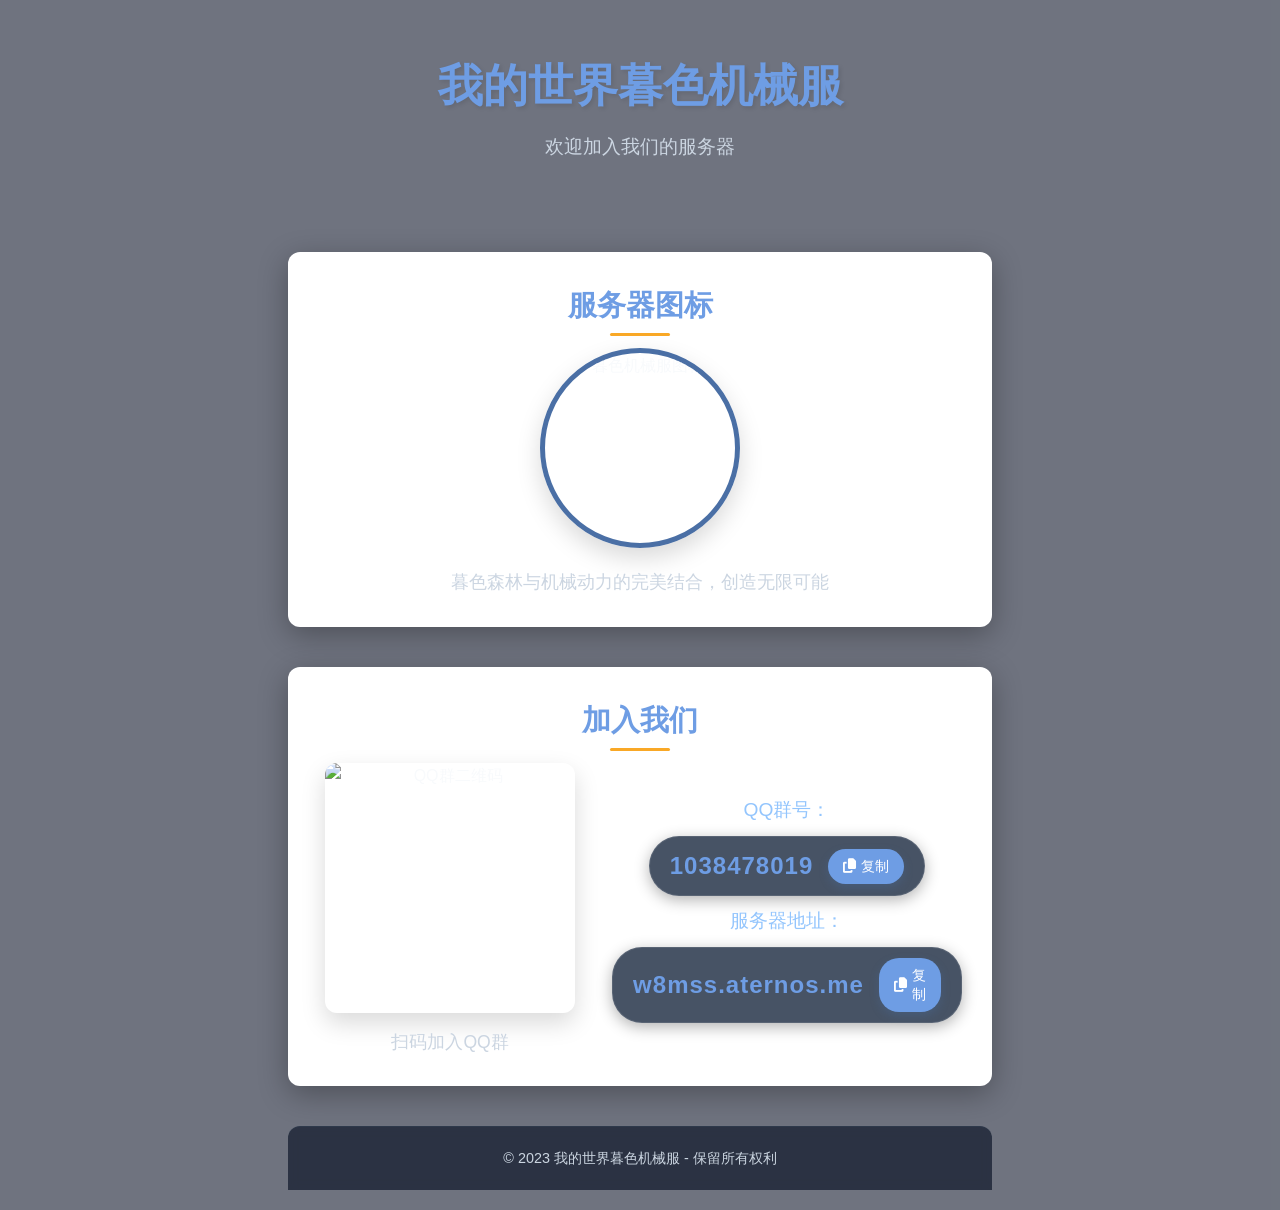
==== index.html @ eea750ba "Add files via upload" ====
<!DOCTYPE html>
<html lang="zh-CN">
<head>
    <meta charset="UTF-8">
    <meta name="viewport" content="width=device-width, initial-scale=1.0">
    <title>我的世界暮色机械服</title>
    <link rel="stylesheet" href="style.css">
    <link rel="stylesheet" href="https://cdnjs.cloudflare.com/ajax/libs/font-awesome/6.4.0/css/all.min.css">
</head>
<body>
    <div class="container">
        <!-- 顶部标题区 -->
        <header class="header">
            <h1>我的世界暮色机械服</h1>
            <p class="subtitle">欢迎加入我们的服务器</p>
        </header>

        <!-- 服务器信息展示区 -->
        <main class="main-content">
            <!-- 服务器图标展示模块 -->
            <section class="server-icon-section">
                <h2>服务器图标</h2>
                <div class="icon-container">
                    <img src="https://p11-flow-imagex-download-sign.byteimg.com/tos-cn-i-a9rns2rl98/18adde2f3cb043aea5f0801815e520de.png~tplv-a9rns2rl98-24:720:720.png?lk3s=8e244e95&rcl=20260524185445365DA87D31956AD88079&rrcfp=8a172a1a&x-expires=1780224886&x-signature=0cfqxCLQF0es6TGP8Q4Pl2%2Brr2M%3D" alt="暮色机械服图标" class="server-icon">
                </div>
                <p class="server-description">暮色森林与机械动力的完美结合，创造无限可能</p>
            </section>

            <!-- QQ群信息展示模块 -->
            <section class="qq-group-section">
                <h2>加入我们</h2>
                <div class="qq-container">
                    <div class="qrcode-container">
                        <img src="https://p3-flow-imagex-download-sign.byteimg.com/tos-cn-i-a9rns2rl98/71eefa6b3bc04422b2c396f53bb40c10.jpg~tplv-a9rns2rl98-24:720:720.png?lk3s=8e244e95&rcl=20260524185445365DA87D31956AD88079&rrcfp=8a172a1a&x-expires=1780224886&x-signature=CQX360QLyuPV4eU106fOUfxo3tM%3D" alt="QQ群二维码" class="qrcode">
                        <p class="qrcode-hint">扫码加入QQ群</p>
                    </div>
                    <div class="group-info">
                        <p class="group-label">QQ群号：</p>
                        <div class="group-number-container">
                            <span class="group-number" id="groupNumber">1038478019</span>
                            <button class="copy-button" id="copyButton" aria-label="复制QQ群号">
                                <i class="fas fa-copy"></i>
                                <span class="copy-text">复制</span>
                            </button>
                        </div>
                        <p class="group-label mt-4">服务器地址：</p>
                        <div class="group-number-container">
                            <span class="group-number" id="serverAddress">w8mss.aternos.me</span>
                            <button class="copy-button" id="copyAddressButton" aria-label="复制服务器地址">
                                <i class="fas fa-copy"></i>
                                <span class="copy-text">复制</span>
                            </button>
                        </div>
                    </div>
                </div>
            </section>
        </main>

        <!-- 底部说明区 -->
        <footer class="footer">
            <p>© 2023 我的世界暮色机械服 - 保留所有权利</p>
        </footer>
    </div>

    <!-- 复制成功提示 -->
    <div class="toast" id="toast">
        <i class="fas fa-check-circle"></i>
        <span>复制成功！</span>
    </div>

    <script src="script.js"></script>
</body>
</html>
---- style.css ----
/* 全局样式 */
:root {
    --primary-color: #6e9de4;
    --secondary-color: #4a6fa5;
    --accent-color: #f9a826;
    --background-color: #0f172a;
    --text-color: #f8fafc;
    --light-text: #cbd5e1;
    --border-radius: 12px;
    --box-shadow: 0 8px 30px rgba(0, 0, 0, 0.3);
    --transition: all 0.3s ease;
}

* {
    margin: 0;
    padding: 0;
    box-sizing: border-box;
}

body {
    font-family: 'Segoe UI', Tahoma, Geneva, Verdana, sans-serif;
    background-image: url('https://p11-flow-imagex-download-sign.byteimg.com/tos-cn-i-a9rns2rl98/3a9e59d2c27f451bb919ebf743c9eecc.png~tplv-a9rns2rl98-24:720:720.png?lk3s=8e244e95&rcl=20260524192622603E30AF719CCC994AEA&rrcfp=8a172a1a&x-expires=1780226782&x-signature=USwTuW%2Fkd2yoKR4K6zguCk%2BuIN4%3D');
    background-size: cover;
    background-position: center;
    background-attachment: fixed;
    background-repeat: no-repeat;
    color: var(--text-color);
    line-height: 1.6;
    display: flex;
    flex-direction: column;
    min-height: 100vh;
    position: relative;
}

body::before {
    content: '';
    position: absolute;
    top: 0;
    left: 0;
    right: 0;
    bottom: 0;
    background-color: rgba(15, 23, 42, 0.6);
    z-index: -1;
}

.container {
    max-width: 1200px;
    margin: 0 auto;
    padding: 20px;
    flex: 1;
    display: flex;
    flex-direction: column;
}

/* 顶部标题区 */
.header {
    text-align: center;
    margin-bottom: 40px;
    padding: 30px 0;
}

.header h1 {
    font-size: 2.8rem;
    color: var(--primary-color);
    margin-bottom: 10px;
    font-weight: 700;
    text-shadow: 2px 2px 4px rgba(0, 0, 0, 0.1);
}

.subtitle {
    font-size: 1.2rem;
    color: var(--light-text);
    margin-bottom: 20px;
}

/* 主内容区 */
.main-content {
    display: flex;
    flex-direction: column;
    gap: 40px;
    flex: 1;
}

/* 服务器图标展示模块 */
.server-icon-section {
    background-color: white;
    border-radius: var(--border-radius);
    padding: 30px;
    box-shadow: var(--box-shadow);
    text-align: center;
    transition: var(--transition);
}

.server-icon-section:hover {
    transform: translateY(-5px);
    box-shadow: 0 12px 40px rgba(0, 0, 0, 0.15);
}

.server-icon-section h2 {
    font-size: 1.8rem;
    color: var(--primary-color);
    margin-bottom: 20px;
    position: relative;
    display: inline-block;
}

.server-icon-section h2::after {
    content: '';
    position: absolute;
    bottom: -8px;
    left: 50%;
    transform: translateX(-50%);
    width: 60px;
    height: 3px;
    background-color: var(--accent-color);
    border-radius: 3px;
}

.icon-container {
    display: flex;
    justify-content: center;
    align-items: center;
    margin-bottom: 20px;
}

.server-icon {
    width: 200px;
    height: 200px;
    object-fit: contain;
    border-radius: 50%;
    border: 5px solid var(--secondary-color);
    box-shadow: 0 10px 25px rgba(0, 0, 0, 0.15);
    transition: var(--transition);
}

.server-icon:hover {
    transform: scale(1.05);
    box-shadow: 0 15px 30px rgba(0, 0, 0, 0.2);
}

.server-description {
    font-size: 1.1rem;
    color: var(--light-text);
    max-width: 600px;
    margin: 0 auto;
}

/* QQ群信息展示模块 */
.qq-group-section {
    background-color: white;
    border-radius: var(--border-radius);
    padding: 30px;
    box-shadow: var(--box-shadow);
    text-align: center;
    transition: var(--transition);
}

.qq-group-section:hover {
    transform: translateY(-5px);
    box-shadow: 0 12px 40px rgba(0, 0, 0, 0.15);
}

.qq-group-section h2 {
    font-size: 1.8rem;
    color: var(--primary-color);
    margin-bottom: 20px;
    position: relative;
    display: inline-block;
}

.qq-group-section h2::after {
    content: '';
    position: absolute;
    bottom: -8px;
    left: 50%;
    transform: translateX(-50%);
    width: 60px;
    height: 3px;
    background-color: var(--accent-color);
    border-radius: 3px;
}

.qq-container {
    display: flex;
    flex-direction: column;
    align-items: center;
    gap: 30px;
}

.qrcode-container {
    display: flex;
    flex-direction: column;
    align-items: center;
}

.qrcode {
    width: 250px;
    height: 250px;
    object-fit: contain;
    border-radius: var(--border-radius);
    box-shadow: 0 10px 25px rgba(0, 0, 0, 0.15);
    transition: var(--transition);
}

.qrcode:hover {
    transform: scale(1.05);
    box-shadow: 0 15px 30px rgba(0, 0, 0, 0.2);
}

.qrcode-hint {
    margin-top: 15px;
    font-size: 1.1rem;
    color: var(--light-text);
}

.group-info {
    display: flex;
    flex-direction: column;
    align-items: center;
    gap: 10px;
}

.group-label {
    font-size: 1.2rem;
    color: #93c5fd;
    font-weight: 500;
}

.group-number-container {
    display: flex;
    align-items: center;
    gap: 15px;
    padding: 10px 20px;
    background-color: rgba(51, 65, 85, 0.9);
    border-radius: 30px;
    box-shadow: 0 4px 15px rgba(0, 0, 0, 0.3);
    border: 1px solid rgba(255, 255, 255, 0.1);
}

.group-number {
    font-size: 1.5rem;
    font-weight: 700;
    color: var(--primary-color);
    letter-spacing: 1px;
}

.copy-button {
    display: flex;
    align-items: center;
    gap: 5px;
    padding: 8px 15px;
    background-color: var(--primary-color);
    color: white;
    border: none;
    border-radius: 20px;
    cursor: pointer;
    font-size: 0.9rem;
    font-weight: 500;
    transition: var(--transition);
    box-shadow: 0 4px 10px rgba(74, 111, 165, 0.3);
}

.copy-button:hover {
    background-color: var(--secondary-color);
    transform: translateY(-2px);
    box-shadow: 0 6px 15px rgba(74, 111, 165, 0.4);
}

.copy-button:active {
    transform: translateY(0);
    box-shadow: 0 2px 5px rgba(74, 111, 165, 0.3);
}

.copy-button.copied {
    background-color: #28a745;
    box-shadow: 0 4px 10px rgba(40, 167, 69, 0.3);
}

.copy-button.copied i {
    animation: checkmark 0.5s ease;
}

@keyframes checkmark {
    0% {
        transform: scale(0);
    }
    50% {
        transform: scale(1.2);
    }
    100% {
        transform: scale(1);
    }
}

/* 底部说明区 */
.footer {
    text-align: center;
    padding: 20px 0;
    margin-top: 40px;
    color: var(--light-text);
    font-size: 0.9rem;
    border-top: 1px solid rgba(51, 65, 85, 0.5);
    background-color: rgba(15, 23, 42, 0.7);
    backdrop-filter: blur(5px);
    border-radius: var(--border-radius) var(--border-radius) 0 0;
}

/* 复制成功提示 */
.toast {
    position: fixed;
    bottom: 30px;
    left: 50%;
    transform: translateX(-50%) translateY(100px);
    background-color: #28a745;
    color: white;
    padding: 12px 24px;
    border-radius: 30px;
    display: flex;
    align-items: center;
    gap: 10px;
    box-shadow: 0 10px 25px rgba(40, 167, 69, 0.3);
    opacity: 0;
    transition: var(--transition);
    z-index: 1000;
}

.toast.show {
    opacity: 1;
    transform: translateX(-50%) translateY(0);
}

.toast i {
    font-size: 1.2rem;
}

/* 响应式设计 */
@media (max-width: 768px) {
    .header h1 {
        font-size: 2.2rem;
    }
    
    .server-icon {
        width: 180px;
        height: 180px;
    }
    
    .qrcode {
        width: 220px;
        height: 220px;
    }
    
    .group-number {
        font-size: 1.3rem;
    }
    
    .copy-button {
        padding: 6px 12px;
        font-size: 0.8rem;
    }
}

@media (max-width: 480px) {
    .container {
        padding: 15px;
    }
    
    .header h1 {
        font-size: 1.8rem;
    }
    
    .subtitle {
        font-size: 1rem;
    }
    
    .server-icon-section,
    .qq-group-section {
        padding: 20px;
    }
    
    .server-icon {
        width: 150px;
        height: 150px;
    }
    
    .qrcode {
        width: 200px;
        height: 200px;
    }
    
    .group-number-container {
        flex-direction: column;
        gap: 10px;
    }
    
    .group-number {
        font-size: 1.2rem;
    }
    
    .toast {
        bottom: 20px;
        padding: 10px 20px;
        font-size: 0.9rem;
    }
}

@media (min-width: 992px) {
    .qq-container {
        flex-direction: row;
        justify-content: center;
        align-items: center;
    }
    
    .qrcode-container,
    .group-info {
        flex: 1;
    }
}
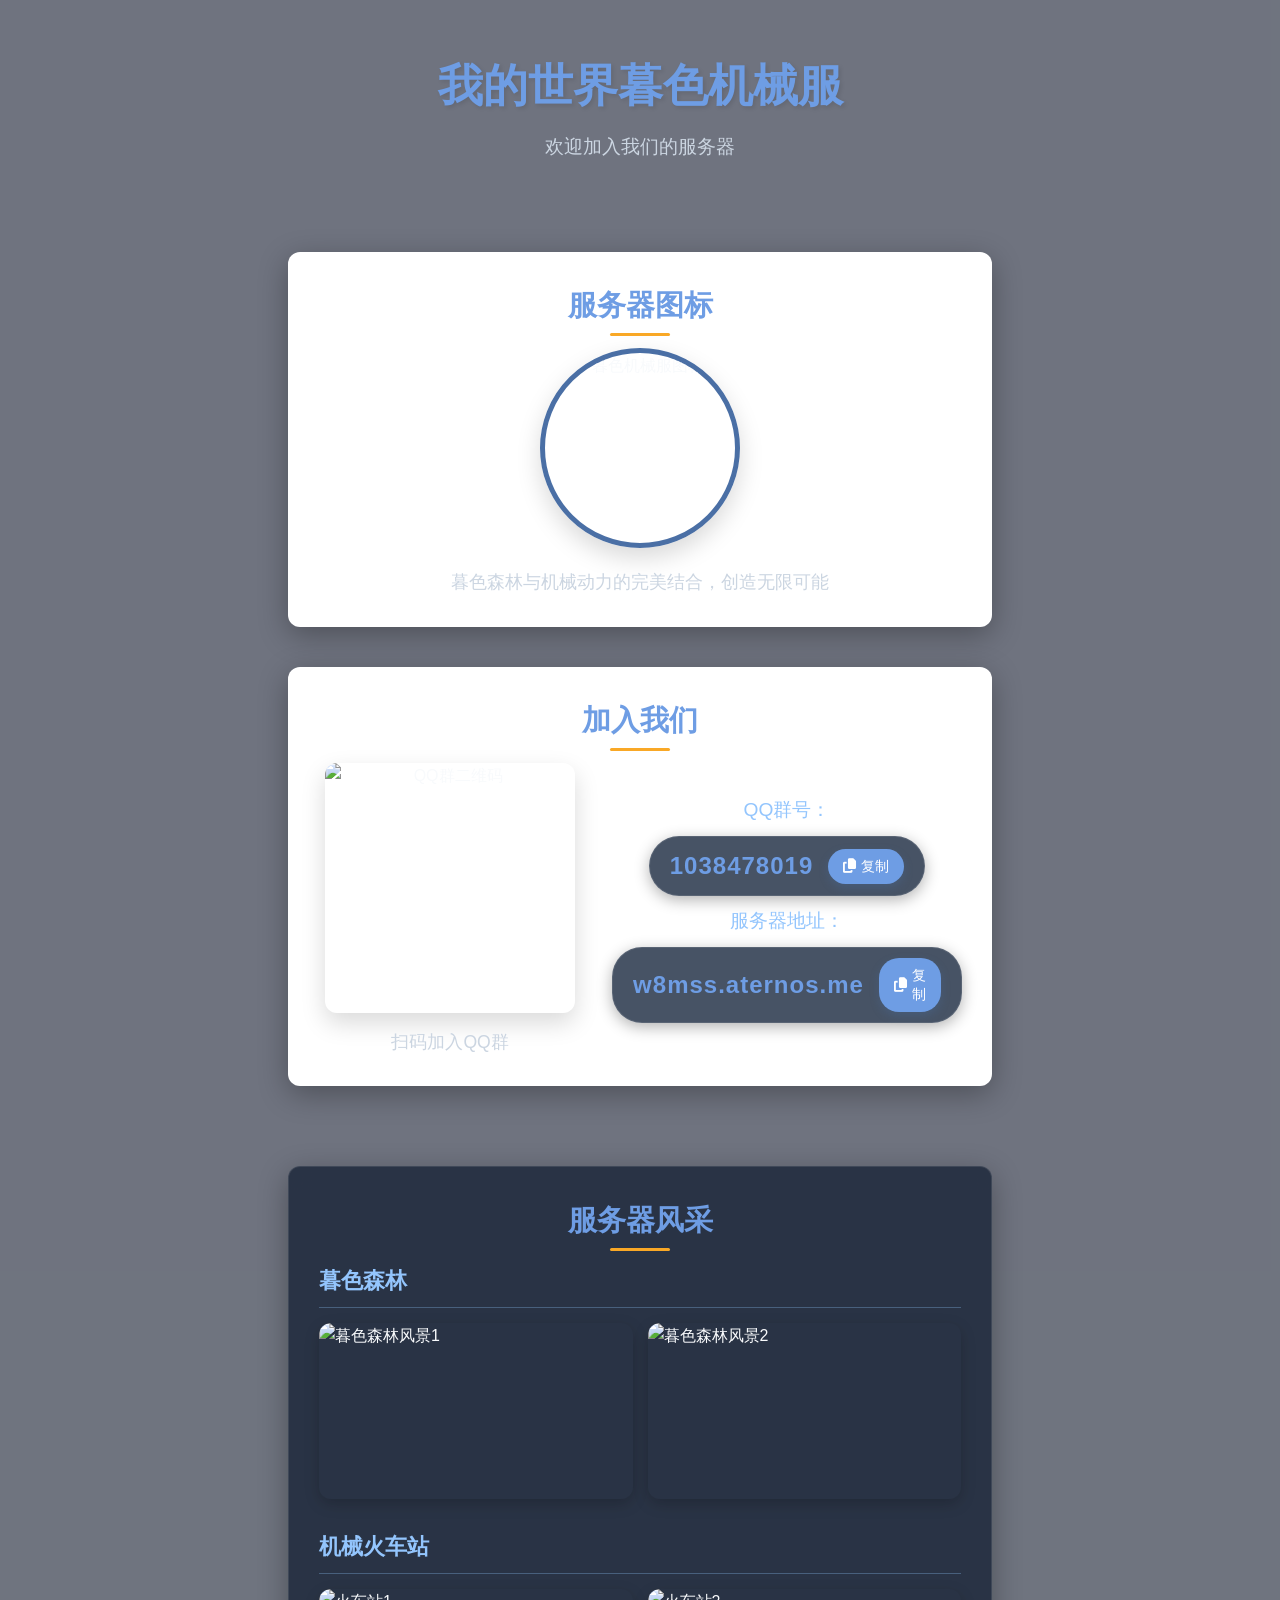
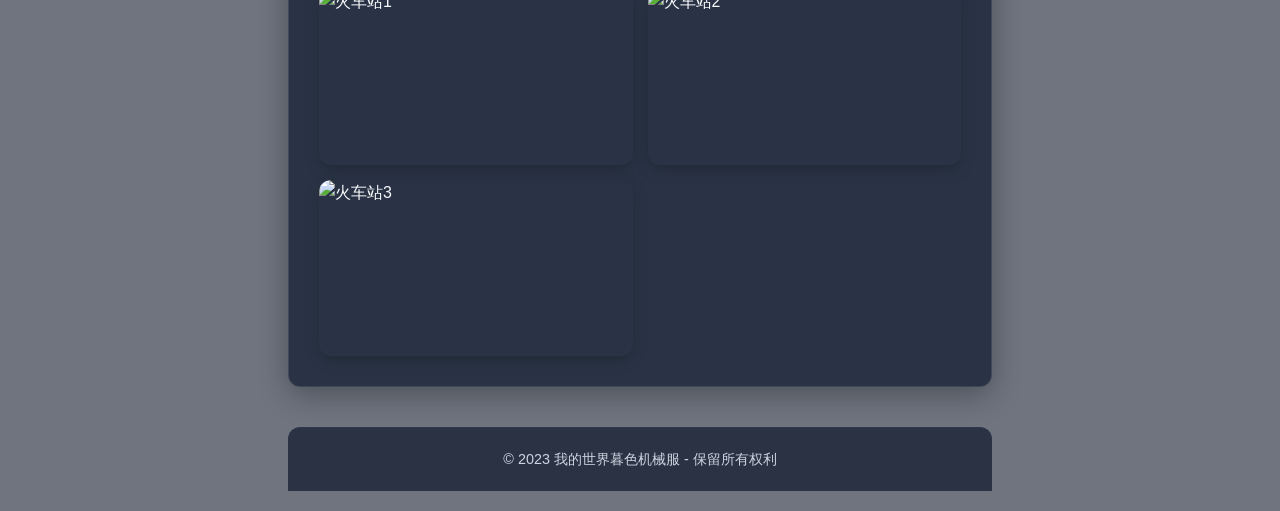
==== commit a6032928: "Update index.html" ====
--- a/index.html
+++ b/index.html
@@ -54,6 +54,38 @@
                     </div>
                 </div>
             </section>
+
+            <!-- 晒图区 -->
+            <section class="gallery-section">
+                <h2>服务器风采</h2>
+                <div class="gallery-container">
+                    <div class="gallery-category">
+                        <h3>暮色森林</h3>
+                        <div class="gallery-grid forest-grid">
+                            <div class="gallery-item">
+                                <img src="https://p26-flow-imagex-download-sign.byteimg.com/tos-cn-i-a9rns2rl98/35e5c23bcb374c0fb7fcaeb6c9750beb.png~tplv-a9rns2rl98-24:720:720.png?lk3s=8e244e95&rcl=20260524214256EB0DE47295348DFDDAEC&rrcfp=8a172a1a&x-expires=1780234977&x-signature=RGKeID9cFnW57%2BhG4d8hbVggHSA%3D" alt="暮色森林风景1" class="gallery-image">
+                            </div>
+                            <div class="gallery-item">
+                                <img src="https://p11-flow-imagex-download-sign.byteimg.com/tos-cn-i-a9rns2rl98/9df4b1f29f3740f89c2945d5b8943809.png~tplv-a9rns2rl98-24:720:720.png?lk3s=8e244e95&rcl=20260524214256EB0DE47295348DFDDAEC&rrcfp=8a172a1a&x-expires=1780234977&x-signature=0%2BaGaEsf16UAuf1lFXITa2Zdqio%3D" alt="暮色森林风景2" class="gallery-image">
+                            </div>
+                        </div>
+                    </div>
+                    <div class="gallery-category">
+                        <h3>机械火车站</h3>
+                        <div class="gallery-grid station-grid">
+                            <div class="gallery-item">
+                                <img src="https://p26-flow-imagex-download-sign.byteimg.com/tos-cn-i-a9rns2rl98/7333bc8948a14011b5a30252517ff23d.png~tplv-a9rns2rl98-24:720:720.png?lk3s=8e244e95&rcl=20260524214510CB50E996913DD6A67F7A&rrcfp=8a172a1a&x-expires=1780235111&x-signature=bVoyq0XzP%2BamviQ%2FVjdyMp3%2Fs4g%3D" alt="火车站1" class="gallery-image">
+                            </div>
+                            <div class="gallery-item">
+                                <img src="https://p11-flow-imagex-download-sign.byteimg.com/tos-cn-i-a9rns2rl98/e619ae6b0bb04e6f943b30078a083a14.png~tplv-a9rns2rl98-24:720:720.png?lk3s=8e244e95&rcl=20260524214510CB50E996913DD6A67F7A&rrcfp=8a172a1a&x-expires=1780235111&x-signature=8UArnfW%2B1zLsLB8GH4EGKEjpJZg%3D" alt="火车站2" class="gallery-image">
+                            </div>
+                            <div class="gallery-item">
+                                <img src="https://p11-flow-imagex-download-sign.byteimg.com/tos-cn-i-a9rns2rl98/e42b16766fb94b519509df522f96c50a.png~tplv-a9rns2rl98-24:720:720.png?lk3s=8e244e95&rcl=20260524214256EB0DE47295348DFDDAEC&rrcfp=8a172a1a&x-expires=1780234977&x-signature=n53%2FQNvb7H9%2FyhvK4PNJ9XycZJw%3D" alt="火车站3" class="gallery-image">
+                            </div>
+                        </div>
+                    </div>
+                </div>
+            </section>
         </main>
 
         <!-- 底部说明区 -->
@@ -68,6 +100,14 @@
         <span>复制成功！</span>
     </div>
 
+    <!-- 图片预览模态框 -->
+    <div class="modal" id="imageModal">
+        <div class="modal-content">
+            <span class="close" id="closeModal">&times;</span>
+            <img class="modal-image" id="modalImage" src="" alt="预览图片">
+        </div>
+    </div>
+
     <script src="script.js"></script>
 </body>
-</html>+</html>
--- a/style.css
+++ b/style.css
@@ -292,6 +292,159 @@
     }
 }
 
+/* 晒图区样式 */
+.gallery-section {
+    background-color: rgba(30, 41, 59, 0.85);
+    backdrop-filter: blur(10px);
+    border-radius: var(--border-radius);
+    padding: 30px;
+    box-shadow: var(--box-shadow);
+    text-align: center;
+    transition: var(--transition);
+    border: 1px solid rgba(255, 255, 255, 0.1);
+    margin-top: 40px;
+}
+
+.gallery-section:hover {
+    transform: translateY(-5px);
+    box-shadow: 0 12px 40px rgba(0, 0, 0, 0.2);
+}
+
+.gallery-section h2 {
+    font-size: 1.8rem;
+    color: var(--primary-color);
+    margin-bottom: 20px;
+    position: relative;
+    display: inline-block;
+}
+
+.gallery-section h2::after {
+    content: '';
+    position: absolute;
+    bottom: -8px;
+    left: 50%;
+    transform: translateX(-50%);
+    width: 60px;
+    height: 3px;
+    background-color: var(--accent-color);
+    border-radius: 3px;
+}
+
+.gallery-container {
+    display: flex;
+    flex-direction: column;
+    gap: 30px;
+}
+
+.gallery-category {
+    text-align: left;
+}
+
+.gallery-category h3 {
+    font-size: 1.4rem;
+    color: #93c5fd;
+    margin-bottom: 15px;
+    padding-bottom: 8px;
+    border-bottom: 1px solid rgba(147, 197, 253, 0.3);
+}
+
+.gallery-grid {
+    display: grid;
+    gap: 15px;
+    grid-template-columns: repeat(auto-fill, minmax(250px, 1fr));
+}
+
+.forest-grid {
+    grid-template-columns: repeat(auto-fill, minmax(300px, 1fr));
+}
+
+.station-grid {
+    grid-template-columns: repeat(auto-fill, minmax(250px, 1fr));
+}
+
+.gallery-item {
+    position: relative;
+    overflow: hidden;
+    border-radius: var(--border-radius);
+    box-shadow: 0 5px 15px rgba(0, 0, 0, 0.2);
+    transition: var(--transition);
+    cursor: pointer;
+    aspect-ratio: 16/9;
+}
+
+.gallery-item:hover {
+    transform: translateY(-5px);
+    box-shadow: 0 10px 25px rgba(0, 0, 0, 0.3);
+}
+
+.gallery-image {
+    width: 100%;
+    height: 100%;
+    object-fit: cover;
+    transition: var(--transition);
+}
+
+.gallery-item:hover .gallery-image {
+    transform: scale(1.05);
+}
+
+/* 图片预览模态框 */
+.modal {
+    display: none;
+    position: fixed;
+    z-index: 2000;
+    left: 0;
+    top: 0;
+    width: 100%;
+    height: 100%;
+    background-color: rgba(0, 0, 0, 0.9);
+    backdrop-filter: blur(5px);
+    animation: fadeIn 0.3s ease;
+}
+
+.modal-content {
+    position: relative;
+    margin: 5% auto;
+    max-width: 90%;
+    max-height: 90%;
+    animation: zoomIn 0.3s ease;
+}
+
+.modal-image {
+    display: block;
+    max-width: 100%;
+    max-height: 90vh;
+    border-radius: var(--border-radius);
+    object-fit: contain;
+}
+
+.close {
+    position: absolute;
+    top: -40px;
+    right: 0;
+    color: #f1f1f1;
+    font-size: 30px;
+    font-weight: bold;
+    transition: 0.3s;
+    cursor: pointer;
+}
+
+.close:hover,
+.close:focus {
+    color: #bbb;
+    text-decoration: none;
+}
+
+@keyframes fadeIn {
+    from { opacity: 0; }
+    to { opacity: 1; }
+}
+
+@keyframes zoomIn {
+    from { transform: scale(0.8); opacity: 0; }
+    to { transform: scale(1); opacity: 1; }
+}
+
 /* 底部说明区 */
 .footer {
     text-align: center;
@@ -414,4 +567,4 @@
     .group-info {
         flex: 1;
     }
-}+}
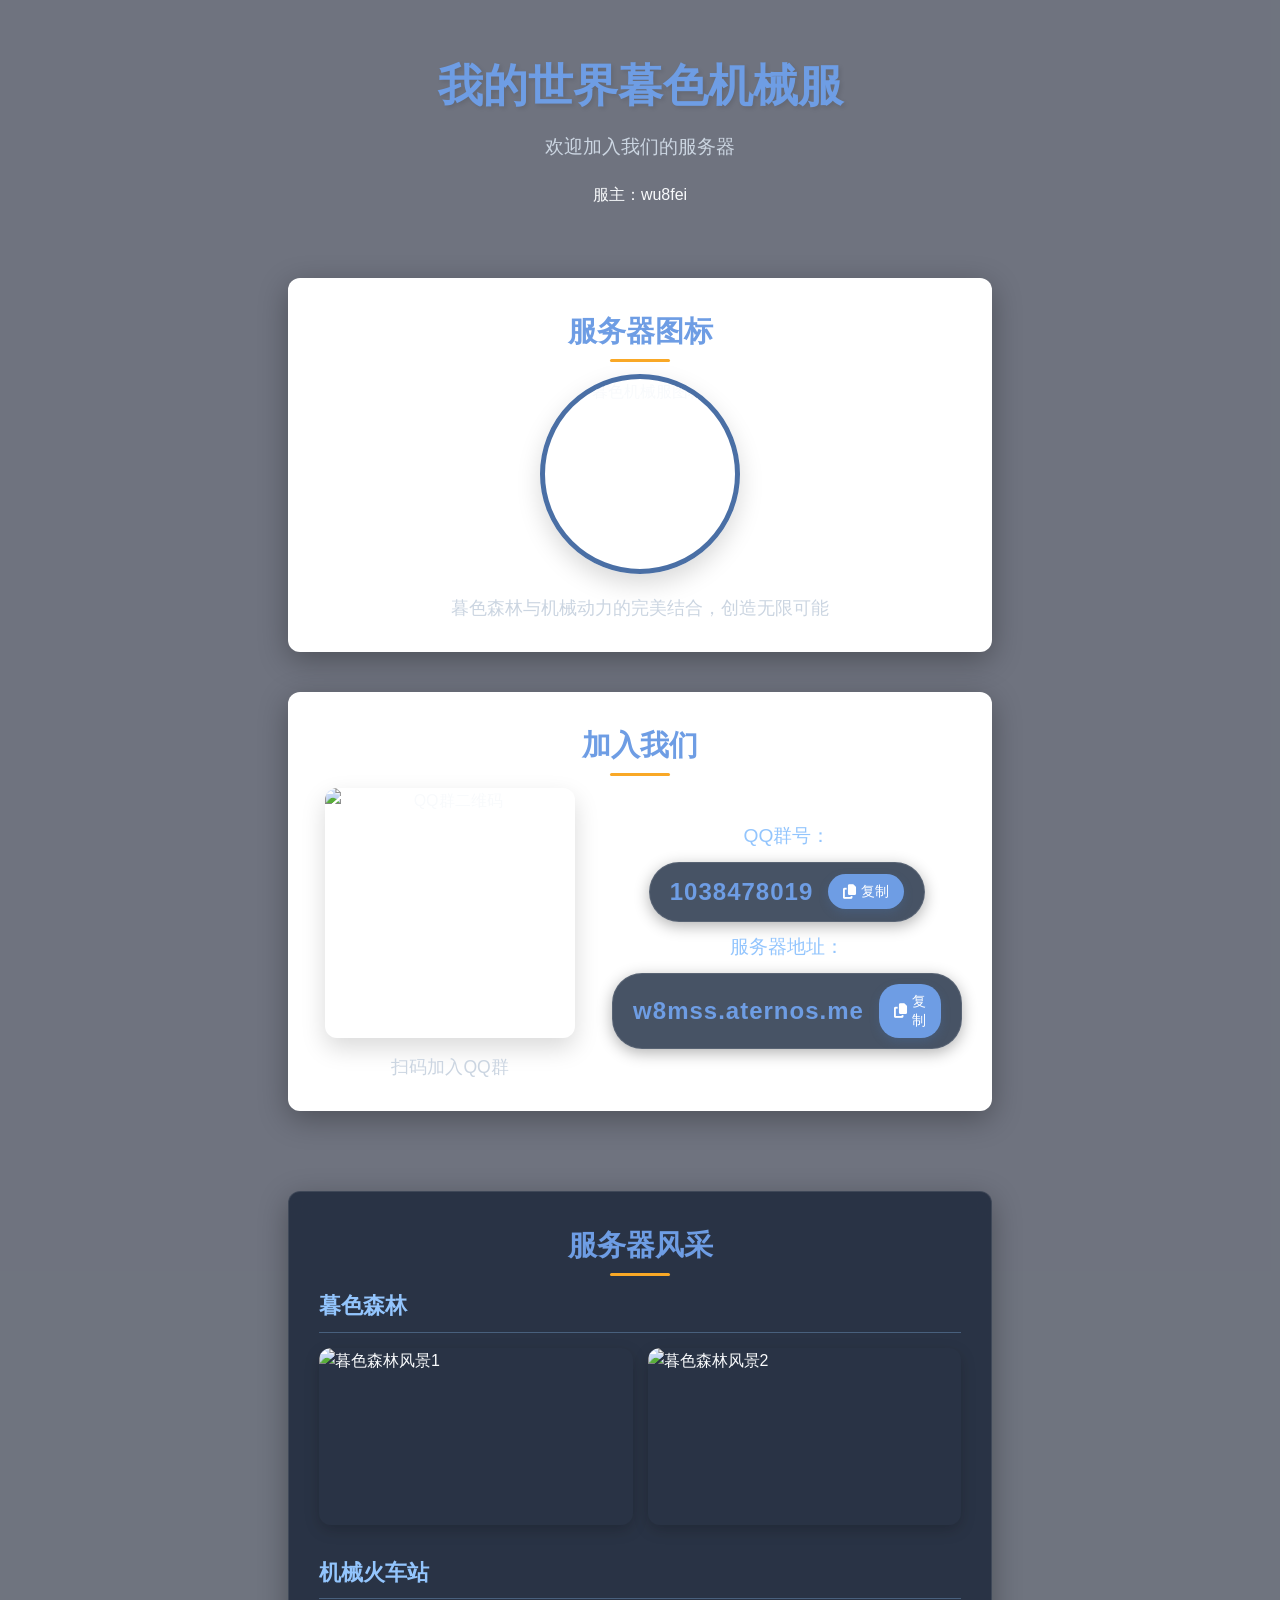
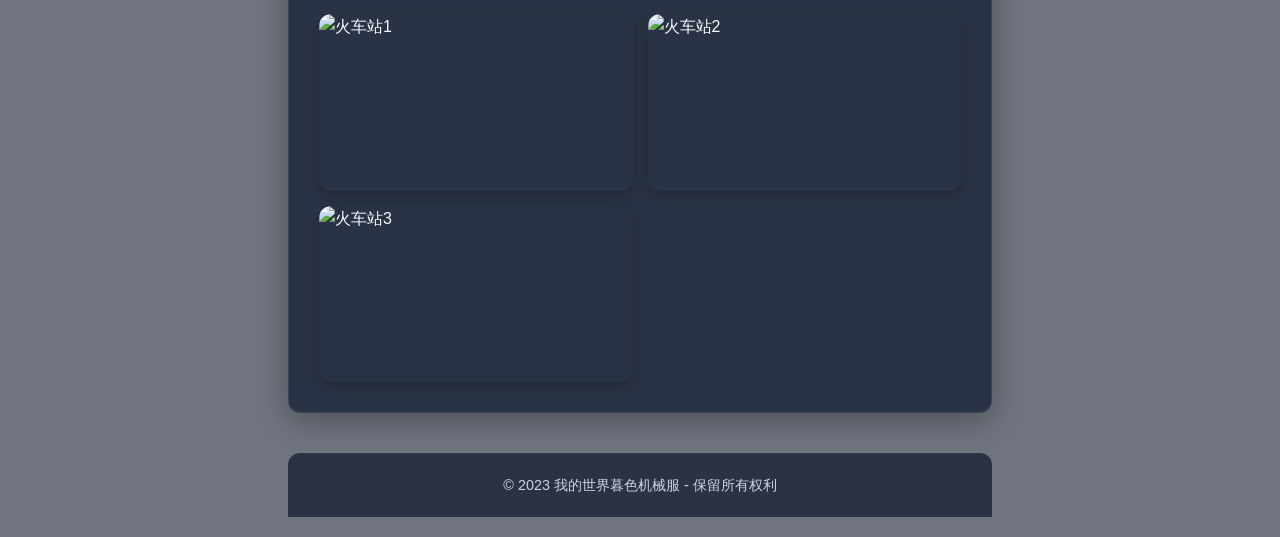
==== commit c7a13769: "Update index.html" ====
--- a/index.html
+++ b/index.html
@@ -13,6 +13,7 @@
         <header class="header">
             <h1>我的世界暮色机械服</h1>
             <p class="subtitle">欢迎加入我们的服务器</p>
+            <p class="owner">服主：wu8fei</p>
         </header>
 
         <!-- 服务器信息展示区 -->
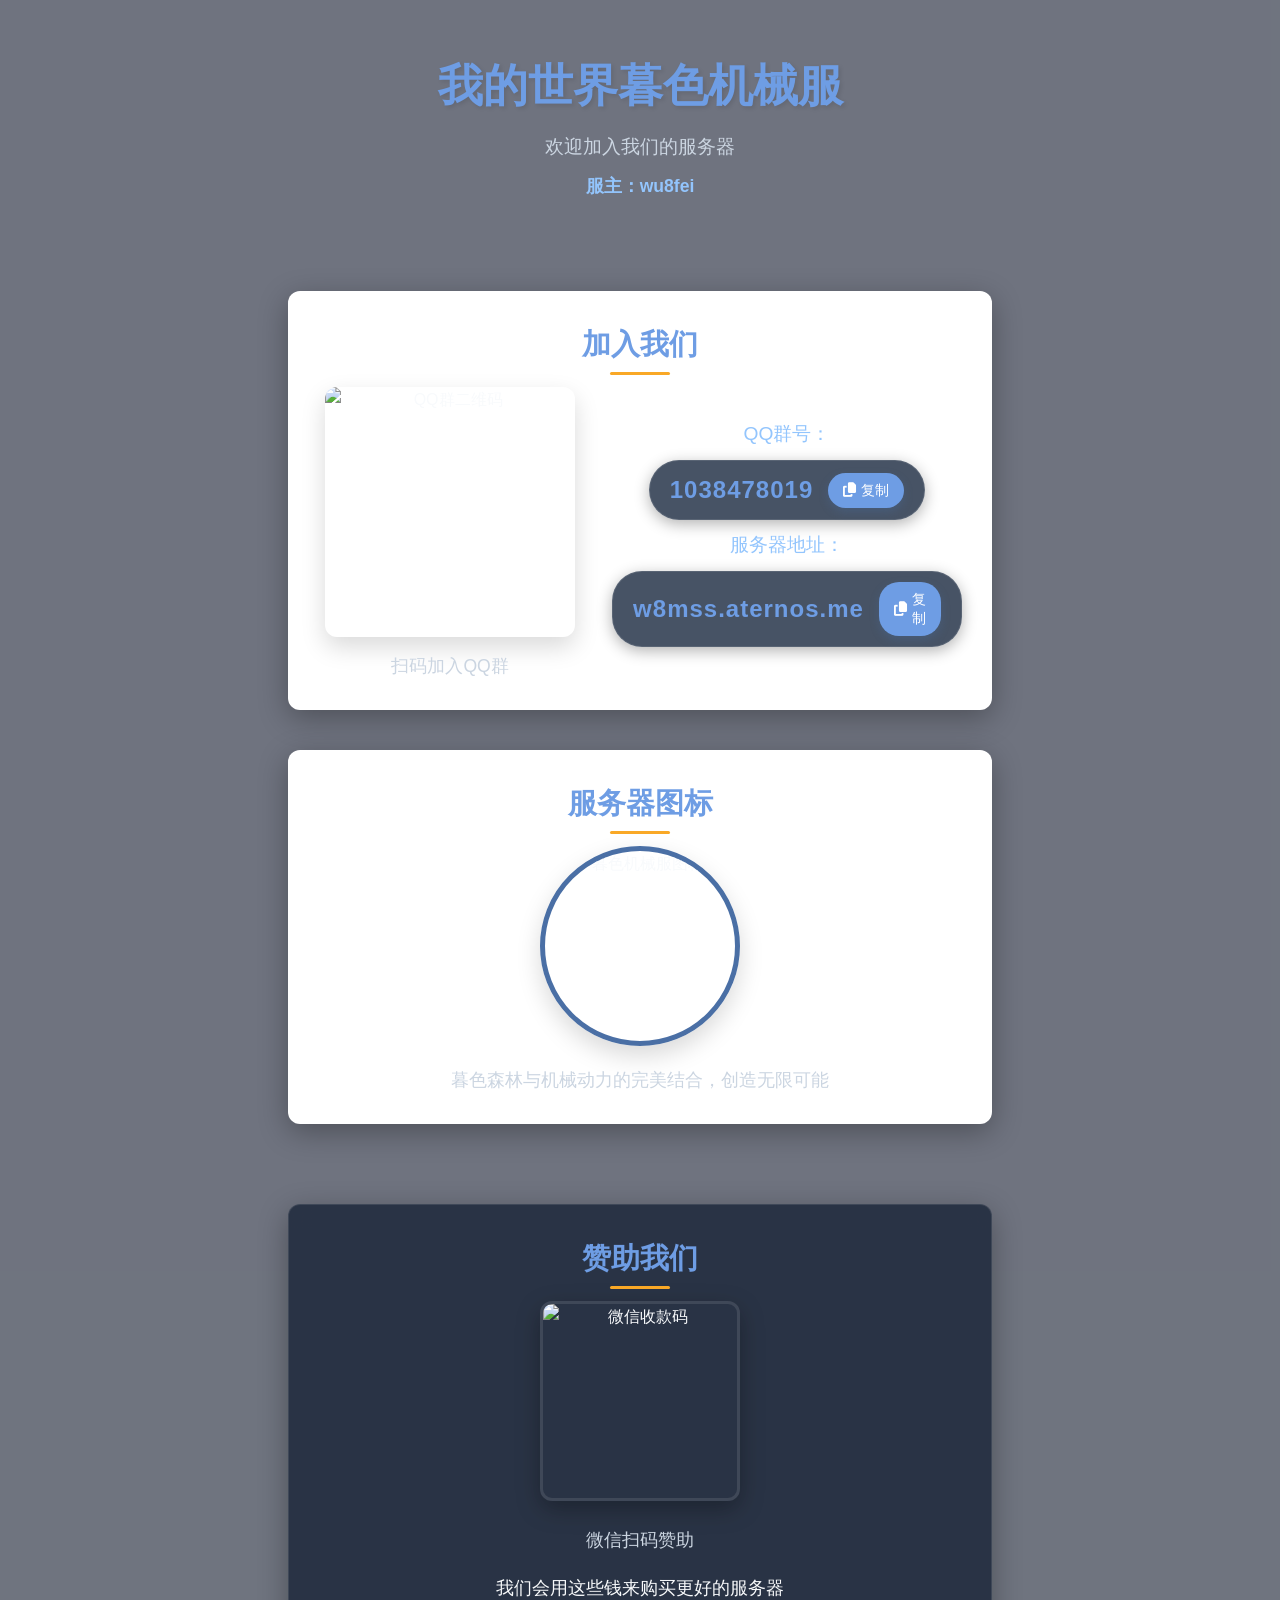
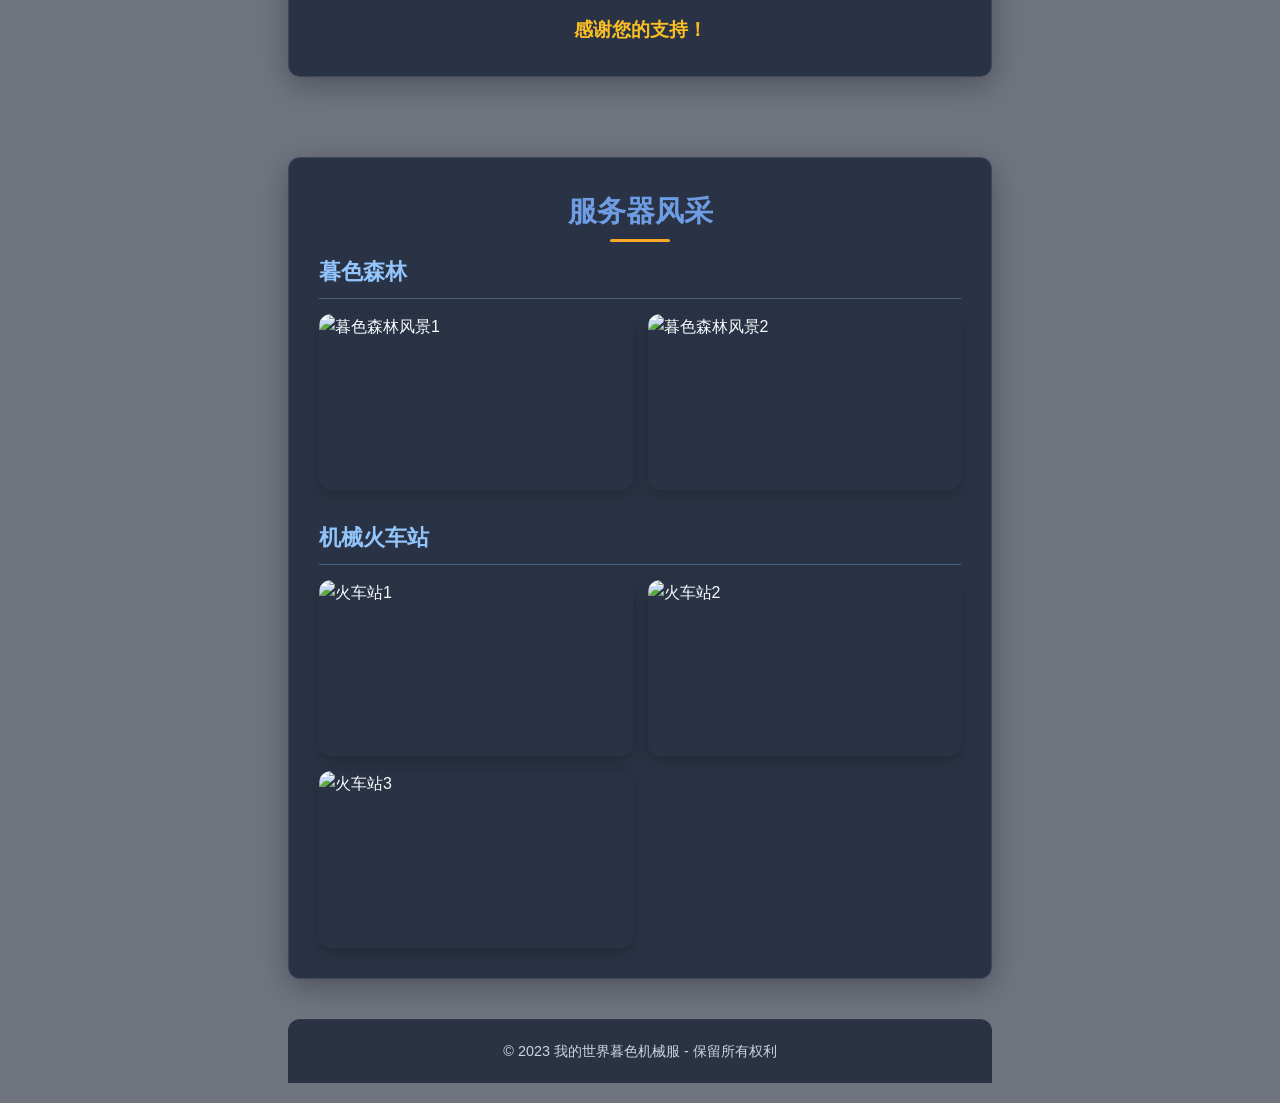
==== commit 72115c78: "Update index.html" ====
--- a/index.html
+++ b/index.html
@@ -18,15 +18,6 @@
 
         <!-- 服务器信息展示区 -->
         <main class="main-content">
-            <!-- 服务器图标展示模块 -->
-            <section class="server-icon-section">
-                <h2>服务器图标</h2>
-                <div class="icon-container">
-                    <img src="https://p11-flow-imagex-download-sign.byteimg.com/tos-cn-i-a9rns2rl98/18adde2f3cb043aea5f0801815e520de.png~tplv-a9rns2rl98-24:720:720.png?lk3s=8e244e95&rcl=20260524185445365DA87D31956AD88079&rrcfp=8a172a1a&x-expires=1780224886&x-signature=0cfqxCLQF0es6TGP8Q4Pl2%2Brr2M%3D" alt="暮色机械服图标" class="server-icon">
-                </div>
-                <p class="server-description">暮色森林与机械动力的完美结合，创造无限可能</p>
-            </section>
-
             <!-- QQ群信息展示模块 -->
             <section class="qq-group-section">
                 <h2>加入我们</h2>
@@ -52,6 +43,30 @@
                                 <span class="copy-text">复制</span>
                             </button>
                         </div>
+                    </div>
+                </div>
+            </section>
+
+            <!-- 服务器图标展示模块 -->
+            <section class="server-icon-section">
+                <h2>服务器图标</h2>
+                <div class="icon-container">
+                    <img src="https://p11-flow-imagex-download-sign.byteimg.com/tos-cn-i-a9rns2rl98/18adde2f3cb043aea5f0801815e520de.png~tplv-a9rns2rl98-24:720:720.png?lk3s=8e244e95&rcl=20260524185445365DA87D31956AD88079&rrcfp=8a172a1a&x-expires=1780224886&x-signature=0cfqxCLQF0es6TGP8Q4Pl2%2Brr2M%3D" alt="暮色机械服图标" class="server-icon">
+                </div>
+                <p class="server-description">暮色森林与机械动力的完美结合，创造无限可能</p>
+            </section>
+
+            <!-- 赞助我们模块 -->
+            <section class="donation-section">
+                <h2>赞助我们</h2>
+                <div class="donation-container">
+                    <div class="donation-qrcode">
+                        <img src="https://p3-flow-imagex-download-sign.byteimg.com/tos-cn-i-a9rns2rl98/68bb429e0b8b4d10a78ebe794c82c29a.jpg~tplv-a9rns2rl98-24:720:720.jpg?lk3s=8e244e95&rcl=2026052819125404B3EDCB917F41A39AF4&rrcfp=8a172a1a&x-expires=1780571574&x-signature=5HYgWsZvNu6YG41fYiwBCko9RNw%3D" alt="微信收款码" class="donation-image">
+                        <p class="qrcode-hint">微信扫码赞助</p>
+                    </div>
+                    <div class="donation-info">
+                        <p class="donation-text">我们会用这些钱来购买更好的服务器</p>
+                        <p class="donation-thank">感谢您的支持！</p>
                     </div>
                 </div>
             </section>
--- a/style.css
+++ b/style.css
@@ -70,6 +70,13 @@
 .subtitle {
     font-size: 1.2rem;
     color: var(--light-text);
+    margin-bottom: 10px;
+}
+
+.owner {
+    font-size: 1.1rem;
+    color: #93c5fd;
+    font-weight: 600;
     margin-bottom: 20px;
 }
 
@@ -290,6 +297,94 @@
     100% {
         transform: scale(1);
     }
+}
+
+/* 赞助我们模块样式 */
+.donation-section {
+    background-color: rgba(30, 41, 59, 0.85);
+    backdrop-filter: blur(10px);
+    border-radius: var(--border-radius);
+    padding: 30px;
+    box-shadow: var(--box-shadow);
+    text-align: center;
+    transition: var(--transition);
+    border: 1px solid rgba(255, 255, 255, 0.1);
+    margin-top: 40px;
+}
+
+.donation-section:hover {
+    transform: translateY(-5px);
+    box-shadow: 0 12px 40px rgba(0, 0, 0, 0.2);
+}
+
+.donation-section h2 {
+    font-size: 1.8rem;
+    color: var(--primary-color);
+    margin-bottom: 20px;
+    position: relative;
+    display: inline-block;
+}
+
+.donation-section h2::after {
+    content: '';
+    position: absolute;
+    bottom: -8px;
+    left: 50%;
+    transform: translateX(-50%);
+    width: 60px;
+    height: 3px;
+    background-color: var(--accent-color);
+    border-radius: 3px;
+}
+
+.donation-container {
+    display: flex;
+    flex-direction: column;
+    align-items: center;
+    gap: 20px;
+}
+
+.donation-qrcode {
+    display: flex;
+    flex-direction: column;
+    align-items: center;
+    gap: 10px;
+}
+
+.donation-image {
+    width: 200px;
+    height: 200px;
+    object-fit: cover;
+    border-radius: 12px;
+    border: 3px solid rgba(255, 255, 255, 0.1);
+    box-shadow: 0 8px 25px rgba(0, 0, 0, 0.3);
+    transition: var(--transition);
+}
+
+.donation-image:hover {
+    transform: scale(1.05);
+    box-shadow: 0 12px 35px rgba(0, 0, 0, 0.4);
+}
+
+.donation-info {
+    display: flex;
+    flex-direction: column;
+    align-items: center;
+    gap: 8px;
+}
+
+.donation-text {
+    font-size: 1.1rem;
+    color: var(--text-color);
+    font-weight: 500;
+    line-height: 1.6;
+}
+
+.donation-thank {
+    font-size: 1.2rem;
+    color: #fbbf24;
+    font-weight: 600;
+    margin-top: 5px;
 }
 
 /* 晒图区样式 */
@@ -445,6 +540,8 @@
     to { transform: scale(1); opacity: 1; }
 }
 
+
+
 /* 底部说明区 */
 .footer {
     text-align: center;
